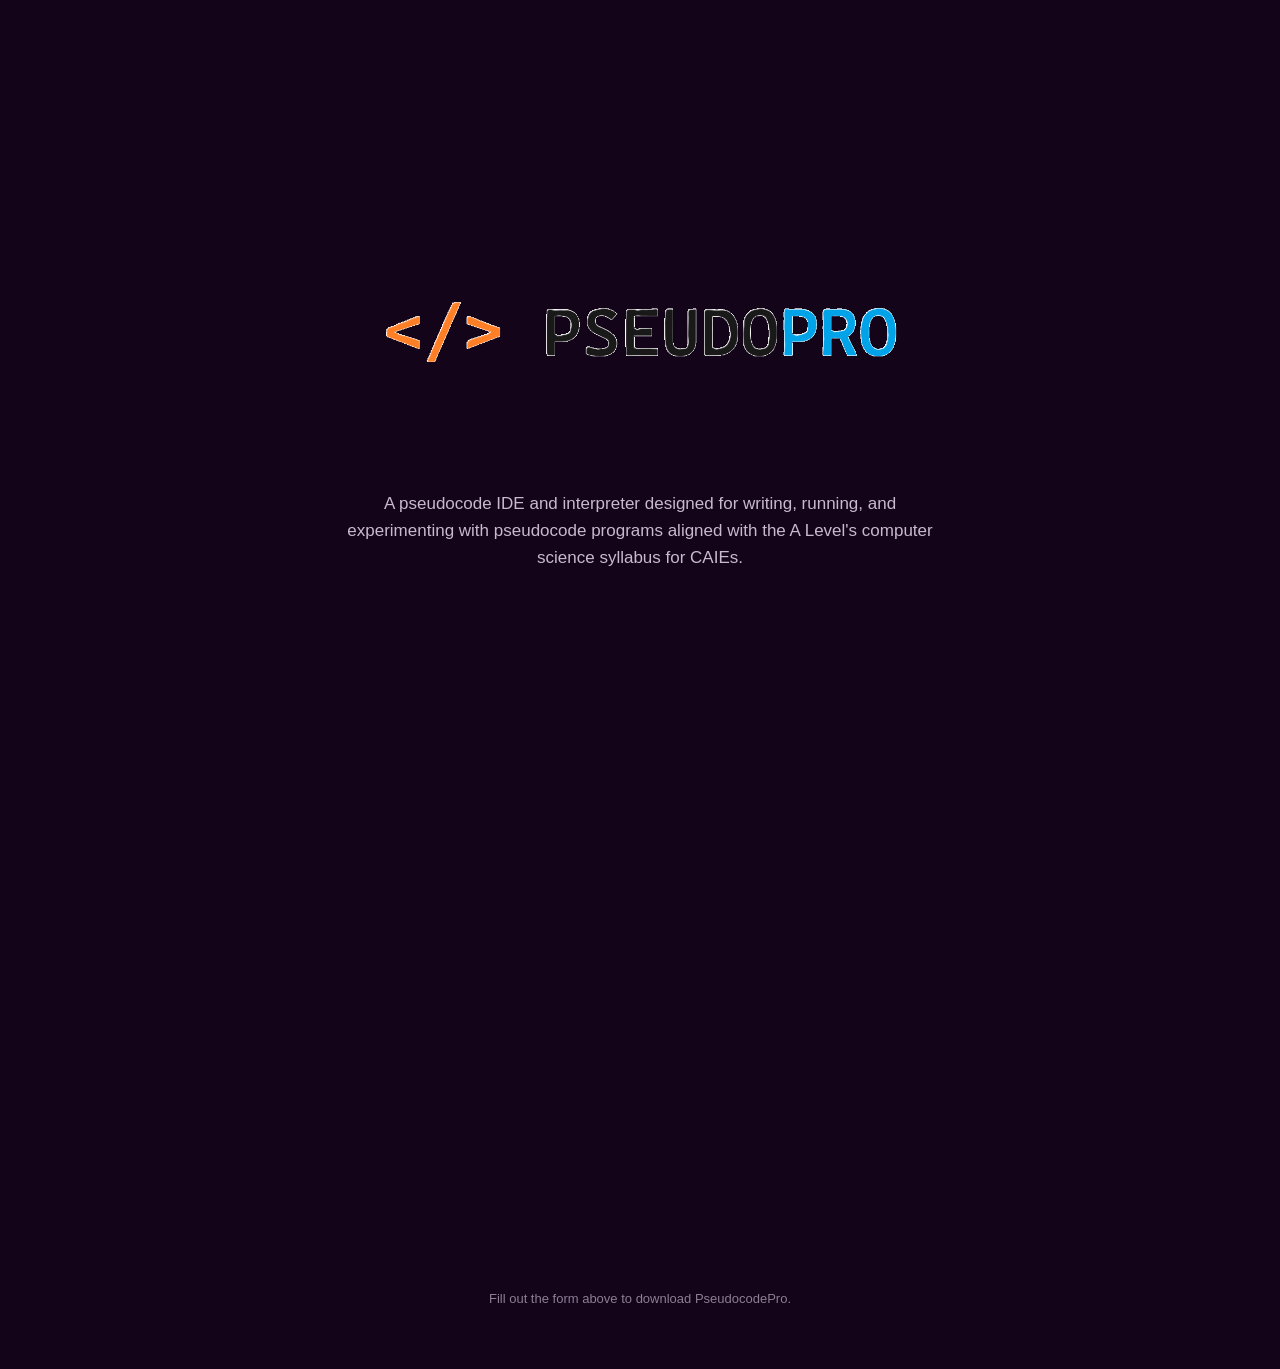
==== pseudopro/index.html @ 021b7878 "Added pseudocode pro project" ====
<!DOCTYPE html>
<html lang="en">
<head>
    <meta charset="UTF-8">
    <meta name="viewport" content="width=device-width, initial-scale=1.0">
    <title>PseudocodePro</title>
    <link rel="stylesheet" href="style.css">
</head>

<body>
    <main class="container">
        <img src="logo.png" class="logo" alt="logo">
        <p class="description">
            A pseudocode IDE and interpreter designed for
            writing, running, and experimenting with pseudocode programs
            aligned with the A Level's computer science syllabus for CAIEs.
        </p>
        <div class="form-container">
            <iframe
                src="https://docs.google.com/forms/d/e/1FAIpQLScZtwgpIXl6jhNWRbmCyVRy7nZwk737SK5mbxap7Mpk11V7Nw/viewform?embedded=true"
                frameborder="0"
                marginheight="0"
                marginwidth="0">
                Loading…
            </iframe>
        </div>
        <p class="info">
            Fill out the form above to download PseudocodePro.
        </p>
    </main>
</body>
</html>
---- pseudopro/style.css ----
* {
    box-sizing: border-box;
}

body {
    margin: 0;
    min-height: 100vh;
    background: #13041a;
    color: #ffffff;
    font-family: Verdana, sans-serif;
    display: flex;
    justify-content: center;
    align-items: center;
}

.container {
    width: 90%;
    max-width: 800px;
    padding: 50px 30px;
    text-align: center;
}

.logo {
    display: block;
    width: 60vh;
    height: 60vh;
    object-fit: contain;
    margin: 0 auto -100px;
}

.description {
    max-width: 600px;
    margin: 0 auto 35px;
    color: #c9b9ce;
    font-size: 17px;
    line-height: 1.6;
}

.info {
    margin-top: 30px;
    color: #8f7d94;
    font-size: 13px;
}

.form-container {
    width: 100%;
    max-width: 640px;
    margin: 20px auto 0;
}

.form-container iframe {
    width: 100%;
    height: 650px;
    border: none;
}
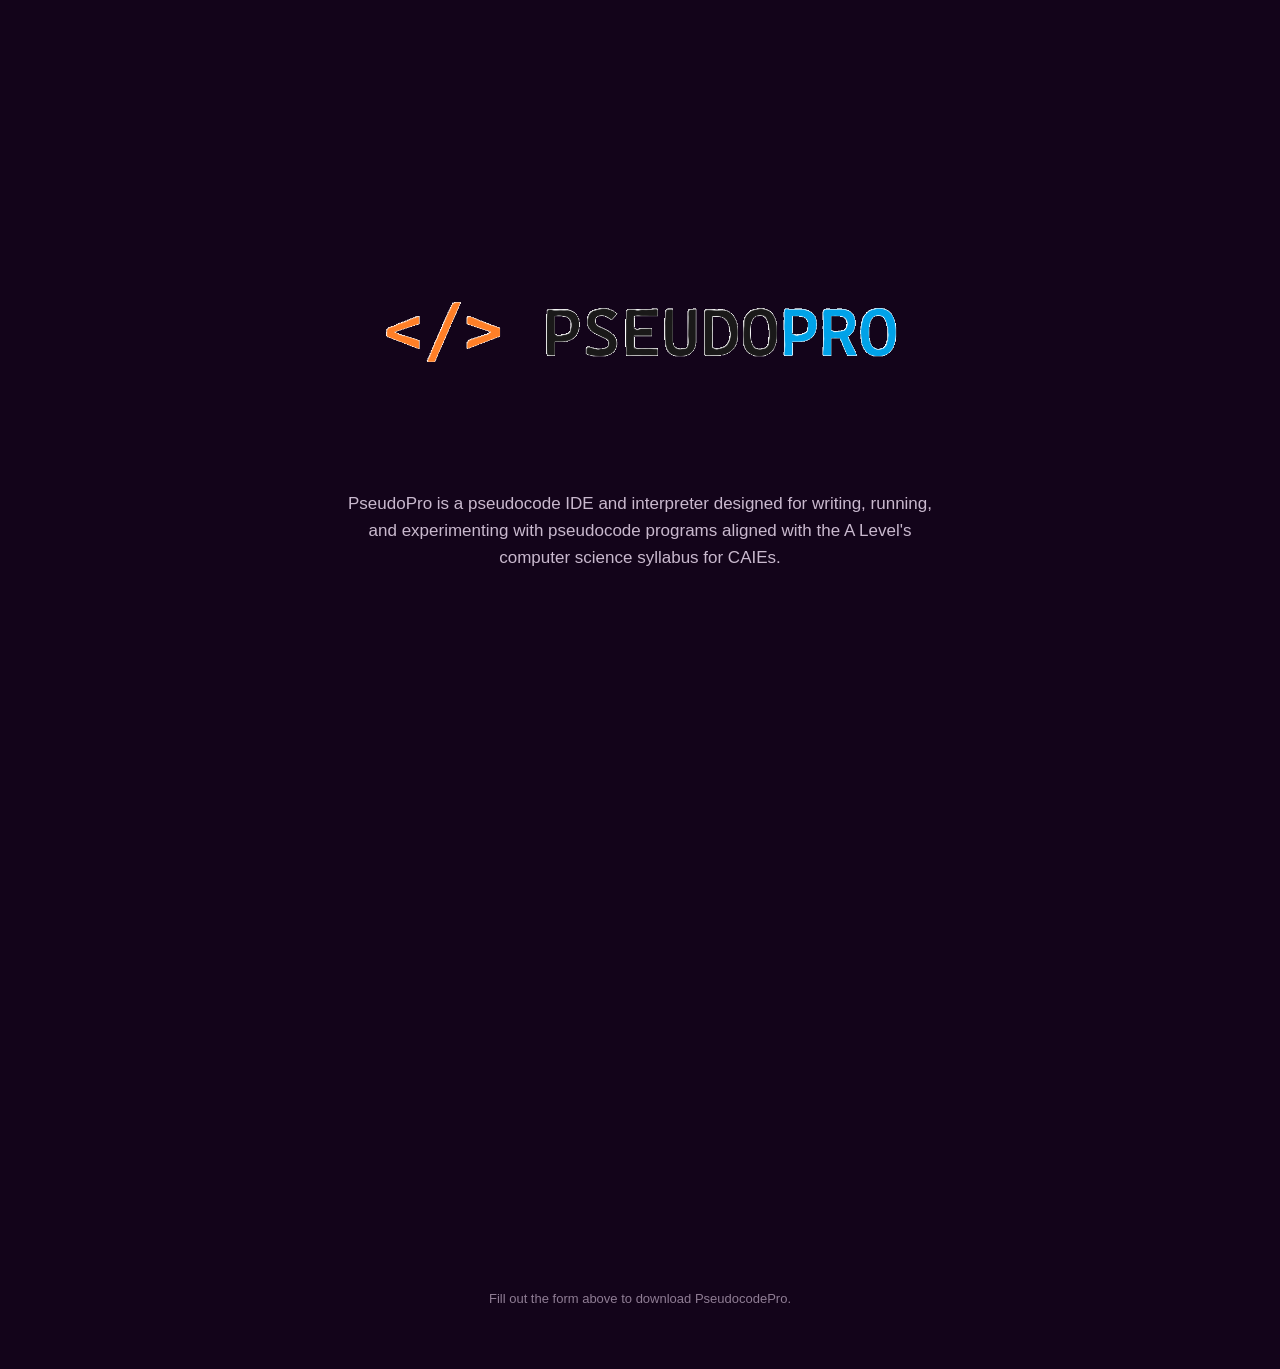
==== commit 2f87bced: "Add files via upload" ====
--- a/pseudopro/index.html
+++ b/pseudopro/index.html
@@ -11,7 +11,7 @@
     <main class="container">
         <img src="logo.png" class="logo" alt="logo">
         <p class="description">
-            A pseudocode IDE and interpreter designed for
+            PseudoPro is a pseudocode IDE and interpreter designed for
             writing, running, and experimenting with pseudocode programs
             aligned with the A Level's computer science syllabus for CAIEs.
         </p>
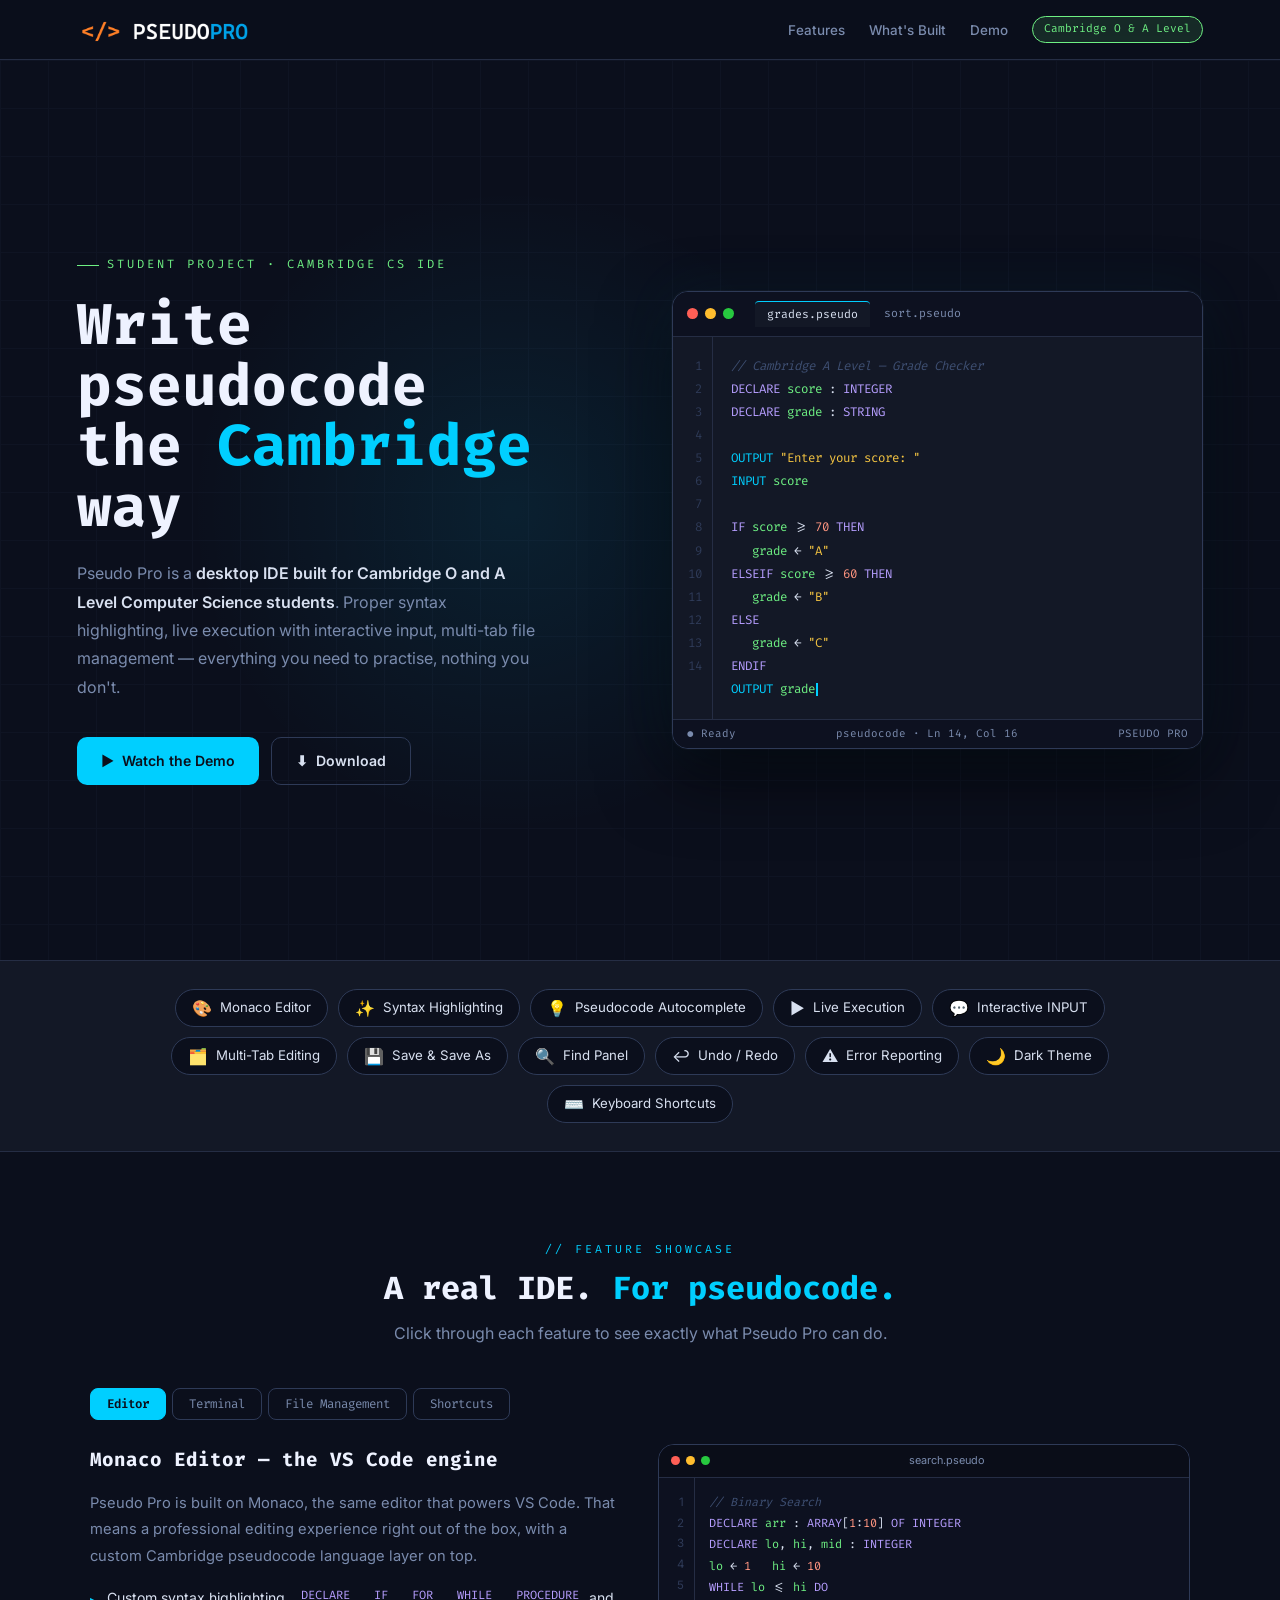
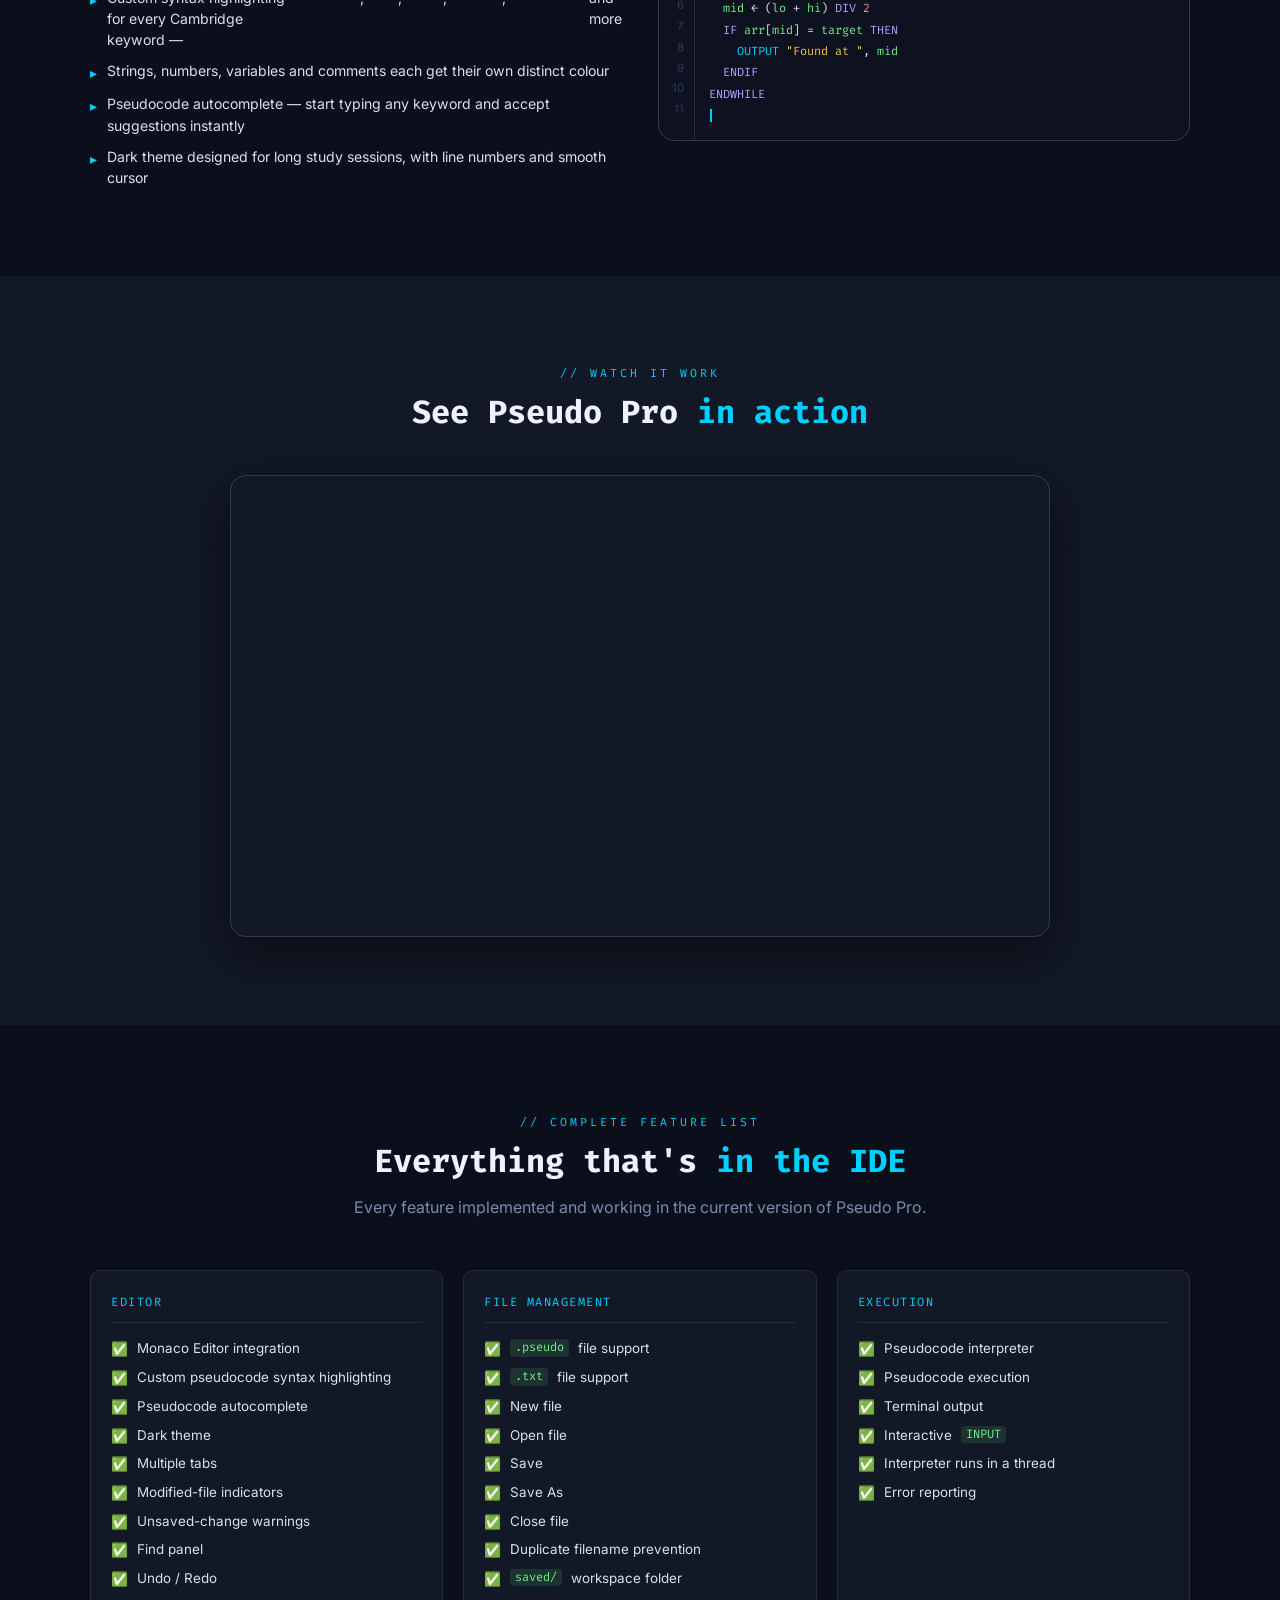
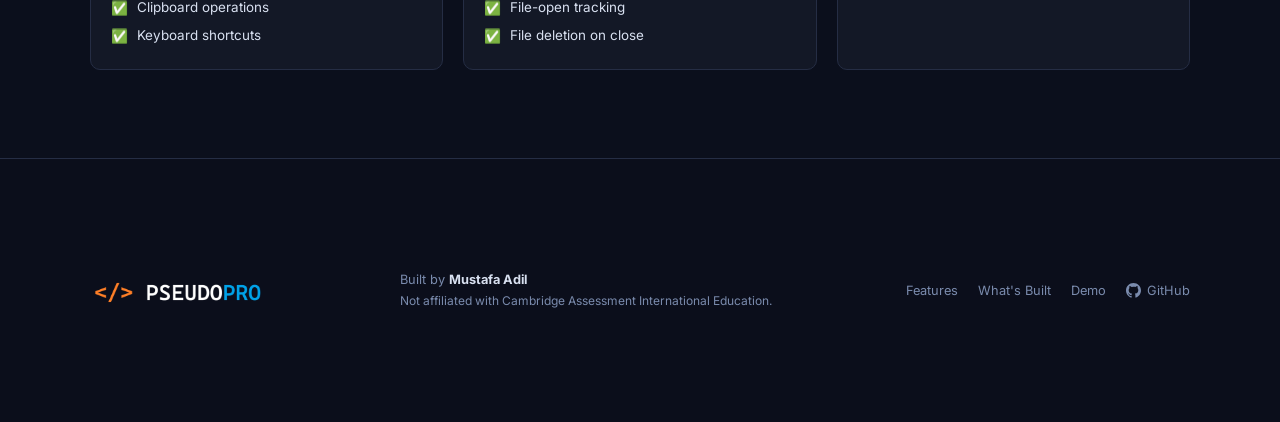
==== commit 3013a0c5: "Redesigned PseudoPro Site" ====
--- a/pseudopro/index.html
+++ b/pseudopro/index.html
@@ -1,32 +1,385 @@
-<!DOCTYPE html>
-<html lang="en">
-<head>
-    <meta charset="UTF-8">
-    <meta name="viewport" content="width=device-width, initial-scale=1.0">
-    <title>PseudocodePro</title>
-    <link rel="stylesheet" href="style.css">
-</head>
-
-<body>
-    <main class="container">
-        <img src="logo.png" class="logo" alt="logo">
-        <p class="description">
-            PseudoPro is a pseudocode IDE and interpreter designed for
-            writing, running, and experimenting with pseudocode programs
-            aligned with the A Level's computer science syllabus for CAIEs.
-        </p>
-        <div class="form-container">
-            <iframe
-                src="https://docs.google.com/forms/d/e/1FAIpQLScZtwgpIXl6jhNWRbmCyVRy7nZwk737SK5mbxap7Mpk11V7Nw/viewform?embedded=true"
-                frameborder="0"
-                marginheight="0"
-                marginwidth="0">
-                Loading…
-            </iframe>
-        </div>
-        <p class="info">
-            Fill out the form above to download PseudocodePro.
-        </p>
-    </main>
-</body>
-</html>+<!DOCTYPE html>
+<html lang="en">
+<head>
+  <meta charset="UTF-8"/>
+  <meta name="viewport" content="width=device-width, initial-scale=1.0"/>
+  <title>PSEUDO PRO — Cambridge Pseudocode IDE</title>
+  <link href="https://fonts.googleapis.com/css2?family=Fira+Code:wght@400;500;600;700&family=Inter:wght@400;500;600;700&display=swap" rel="stylesheet"/>
+  <link rel="stylesheet" href="style.css">
+</head>
+<body>
+
+<!-- ════════════════════════════════════
+     NAV
+     ════════════════════════════════════ -->
+<nav>
+  <div class="nav-logo">
+    <img src="logo.png" alt="Pseudo Pro"/>
+  </div>
+  <ul class="nav-links">
+    <li><a href="#features">Features</a></li>
+    <li><a href="#whatsbuilt">What's Built</a></li>
+    <li><a href="#video">Demo</a></li>
+  </ul>
+  <div class="nav-pill">Cambridge O &amp; A Level</div>
+</nav>
+
+<!-- ════════════════════════════════════
+     HERO
+     ════════════════════════════════════ -->
+<section class="hero">
+  <div class="hero-bg-grid"></div>
+  <div class="hero-bg-glow"></div>
+  <div class="hero-inner">
+    <div>
+      <div class="hero-kicker">Student Project · Cambridge CS IDE</div>
+      <h1>Write pseudocode<br/>the <span class="c">Cambridge</span><br/>way</h1>
+      <p class="hero-desc">
+        Pseudo Pro is a <strong>desktop IDE built for Cambridge O and A Level Computer Science students</strong>. Proper syntax highlighting, live execution with interactive input, multi-tab file management — everything you need to practise, nothing you don't.
+      </p>
+      <div class="hero-actions">
+        <a href="#video" class="btn btn-cyan">▶&nbsp; Watch the Demo</a>
+        <a href="https://docs.google.com/forms/d/e/1FAIpQLScZtwgpIXl6jhNWRbmCyVRy7nZwk737SK5mbxap7Mpk11V7Nw/viewform?usp=sharing&ouid=100309924998082887412" class="btn btn-outline">⬇&nbsp; Download</a>
+      </div>
+    </div>
+
+    <!-- Hero IDE mockup -->
+    <div class="hero-ide">
+      <div class="ide-bar">
+        <span class="d d-r"></span><span class="d d-y"></span><span class="d d-g"></span>
+        <div class="ide-tabs">
+          <div class="ide-tab active">grades.pseudo</div>
+          <div class="ide-tab">sort.pseudo</div>
+        </div>
+      </div>
+      <div class="ide-body">
+        <div class="ide-gutter">1<br/>2<br/>3<br/>4<br/>5<br/>6<br/>7<br/>8<br/>9<br/>10<br/>11<br/>12<br/>13<br/>14</div>
+        <div class="ide-code">
+          <span class="cm">// Cambridge A Level — Grade Checker</span><br/>
+          <span class="k">DECLARE</span> <span class="v">score</span> : <span class="k">INTEGER</span><br/>
+          <span class="k">DECLARE</span> <span class="v">grade</span> : <span class="k">STRING</span><br/>
+          <br/>
+          <span class="f">OUTPUT</span> <span class="s">"Enter your score: "</span><br/>
+          <span class="f">INPUT</span> <span class="v">score</span><br/>
+          <br/>
+          <span class="k">IF</span> <span class="v">score</span> &gt;= <span class="n">70</span> <span class="k">THEN</span><br/>
+          &nbsp;&nbsp;&nbsp;<span class="v">grade</span> ← <span class="s">"A"</span><br/>
+          <span class="k">ELSEIF</span> <span class="v">score</span> &gt;= <span class="n">60</span> <span class="k">THEN</span><br/>
+          &nbsp;&nbsp;&nbsp;<span class="v">grade</span> ← <span class="s">"B"</span><br/>
+          <span class="k">ELSE</span><br/>
+          &nbsp;&nbsp;&nbsp;<span class="v">grade</span> ← <span class="s">"C"</span><br/>
+          <span class="k">ENDIF</span><br/>
+          <span class="f">OUTPUT</span> <span class="v">grade</span><span class="cur"></span>
+        </div>
+      </div>
+      <div class="ide-status">
+        <span class="ok">● Ready</span>
+        <span>pseudocode · Ln 14, Col 16</span>
+        <span>PSEUDO PRO</span>
+      </div>
+    </div>
+  </div>
+</section>
+
+<!-- ════════════════════════════════════
+     FEATURE PILLS
+     ════════════════════════════════════ -->
+<div class="pill-bar">
+  <div class="pill-row">
+    <div class="pill"><span class="icon">🎨</span> Monaco Editor</div>
+    <div class="pill"><span class="icon">✨</span> Syntax Highlighting</div>
+    <div class="pill"><span class="icon">💡</span> Pseudocode Autocomplete</div>
+    <div class="pill"><span class="icon">▶️</span> Live Execution</div>
+    <div class="pill"><span class="icon">💬</span> Interactive INPUT</div>
+    <div class="pill"><span class="icon">🗂️</span> Multi-Tab Editing</div>
+    <div class="pill"><span class="icon">💾</span> Save &amp; Save As</div>
+    <div class="pill"><span class="icon">🔍</span> Find Panel</div>
+    <div class="pill"><span class="icon">↩️</span> Undo / Redo</div>
+    <div class="pill"><span class="icon">⚠️</span> Error Reporting</div>
+    <div class="pill"><span class="icon">🌙</span> Dark Theme</div>
+    <div class="pill"><span class="icon">⌨️</span> Keyboard Shortcuts</div>
+  </div>
+</div>
+
+<!-- ════════════════════════════════════
+     FEATURE SHOWCASE (tabs)
+     ════════════════════════════════════ -->
+<section class="showcase" id="features">
+  <div class="showcase-inner">
+    <div class="center">
+      <div class="sec-label">// Feature Showcase</div>
+      <h2 class="sec-title">A real IDE. <span class="hl">For pseudocode.</span></h2>
+      <p class="sec-desc">Click through each feature to see exactly what Pseudo Pro can do.</p>
+    </div>
+
+    <div class="showcase-tabs">
+      <button class="stab active" onclick="showPanel('editor', this)">Editor</button>
+      <button class="stab"        onclick="showPanel('terminal', this)">Terminal</button>
+      <button class="stab"        onclick="showPanel('files', this)">File Management</button>
+      <button class="stab"        onclick="showPanel('shortcuts', this)">Shortcuts</button>
+    </div>
+
+    <div class="showcase-panels">
+
+      <!-- ── EDITOR ── -->
+      <div class="spanel active" id="panel-editor">
+        <div class="spanel-text">
+          <h3>Monaco Editor — the VS Code engine</h3>
+          <p>Pseudo Pro is built on Monaco, the same editor that powers VS Code. That means a professional editing experience right out of the box, with a custom Cambridge pseudocode language layer on top.</p>
+          <ul class="spanel-list">
+            <li>Custom syntax highlighting for every Cambridge keyword — <span style="color:#B69EFF;font-family:'Fira Code',monospace;font-size:0.85em">DECLARE</span>, <span style="color:#B69EFF;font-family:'Fira Code',monospace;font-size:0.85em">IF</span>, <span style="color:#B69EFF;font-family:'Fira Code',monospace;font-size:0.85em">FOR</span>, <span style="color:#B69EFF;font-family:'Fira Code',monospace;font-size:0.85em">WHILE</span>, <span style="color:#B69EFF;font-family:'Fira Code',monospace;font-size:0.85em">PROCEDURE</span> and more</li>
+            <li>Strings, numbers, variables and comments each get their own distinct colour</li>
+            <li>Pseudocode autocomplete — start typing any keyword and accept suggestions instantly</li>
+            <li>Dark theme designed for long study sessions, with line numbers and smooth cursor</li>
+          </ul>
+        </div>
+        <div class="spanel-visual">
+          <div class="mini-bar">
+            <div class="md md-r"></div><div class="md md-y"></div><div class="md md-g"></div>
+            <div class="mini-label">search.pseudo</div>
+          </div>
+          <div class="mini-body">
+            <div class="mini-gutter">1<br/>2<br/>3<br/>4<br/>5<br/>6<br/>7<br/>8<br/>9<br/>10<br/>11</div>
+            <div class="mini-code">
+              <span class="cm">// Binary Search</span><br/>
+              <span class="k">DECLARE</span> <span class="v">arr</span> : <span class="k">ARRAY</span>[<span class="n">1</span>:<span class="n">10</span>] <span class="k">OF INTEGER</span><br/>
+              <span class="k">DECLARE</span> <span class="v">lo</span>, <span class="v">hi</span>, <span class="v">mid</span> : <span class="k">INTEGER</span><br/>
+              <span class="v">lo</span> ← <span class="n">1</span> &nbsp; <span class="v">hi</span> ← <span class="n">10</span><br/>
+              <span class="k">WHILE</span> <span class="v">lo</span> &lt;= <span class="v">hi</span> <span class="k">DO</span><br/>
+              &nbsp;&nbsp;<span class="v">mid</span> ← (<span class="v">lo</span> + <span class="v">hi</span>) <span class="k">DIV</span> <span class="n">2</span><br/>
+              &nbsp;&nbsp;<span class="k">IF</span> <span class="v">arr</span>[<span class="v">mid</span>] = <span class="v">target</span> <span class="k">THEN</span><br/>
+              &nbsp;&nbsp;&nbsp;&nbsp;<span class="f">OUTPUT</span> <span class="s">"Found at "</span>, <span class="v">mid</span><br/>
+              &nbsp;&nbsp;<span class="k">ENDIF</span><br/>
+              <span class="k">ENDWHILE</span><br/>
+              <span class="cur"></span>
+            </div>
+          </div>
+        </div>
+      </div>
+
+      <!-- ── TERMINAL ── -->
+      <div class="spanel" id="panel-terminal">
+        <div class="spanel-text">
+          <h3>Live terminal with interactive INPUT</h3>
+          <p>When you run your pseudocode, output streams to the terminal in real time. If your program uses INPUT, execution pauses and waits — you type your answer and the program continues exactly as it would in a real run.</p>
+          <ul class="spanel-list">
+            <li>Real-time output as your program executes line by line</li>
+            <li>Fully interactive INPUT — program pauses, you type, it continues</li>
+            <li>Clear error messages that tell you exactly what went wrong and on which line</li>
+            <li>Exit code shown on completion so you know the program finished cleanly</li>
+          </ul>
+        </div>
+        <div class="spanel-visual">
+          <div class="mini-bar">
+            <div class="md md-r"></div><div class="md md-y"></div><div class="md md-g"></div>
+            <div class="mini-label">Terminal</div>
+          </div>
+          <div class="mini-term">
+            <div class="t-dim">PSEUDO PRO › Running grades.pseudo...</div>
+            <br/>
+            <div class="t-out">Enter your name:</div>
+            <div class="t-in">&gt; Ali</div>
+            <br/>
+            <div class="t-out">Enter your score:</div>
+            <div class="t-in">&gt; 74</div>
+            <br/>
+            <div class="t-out">Hello, Ali!</div>
+            <div class="t-out">Your grade is: <span style="color:var(--lime)">A</span></div>
+            <div class="t-out">Well done — you passed.</div>
+            <br/>
+            <div class="t-dim">Process finished with exit code 0</div>
+          </div>
+        </div>
+      </div>
+
+      <!-- ── FILE MANAGEMENT ── -->
+      <div class="spanel" id="panel-files">
+        <div class="spanel-text">
+          <h3>Multi-tab file management</h3>
+          <p>Work on multiple pseudocode files at once. Tabs show which files have unsaved changes, and closing a file warns you before anything is lost. A dedicated workspace folder keeps your saved files organised.</p>
+          <ul class="spanel-list">
+            <li>Multiple open tabs — switch between files without losing your place</li>
+            <li>Modified-file indicator (●) on any tab with unsaved changes</li>
+            <li>Unsaved-change warning when you close or quit</li>
+            <li>New, Open, Save, Save As, and Close — all available</li>
+            <li>Supports <code style="font-family:'Fira Code',monospace;font-size:0.85em;color:var(--lime)">.pseudo</code> and <code style="font-family:'Fira Code',monospace;font-size:0.85em;color:var(--lime)">.txt</code> files, with duplicate filename prevention</li>
+            <li>Dedicated <code style="font-family:'Fira Code',monospace;font-size:0.85em;color:var(--lime)">saved/</code> workspace folder keeps everything in one place</li>
+          </ul>
+        </div>
+        <div class="spanel-visual">
+          <div class="mini-bar">
+            <div class="md md-r"></div><div class="md md-y"></div><div class="md md-g"></div>
+            <div class="mini-label">File Manager</div>
+          </div>
+          <div style="padding:14px;">
+            <div class="mf-tabs">
+              <div class="mf-tab mf-active">grades.pseudo</div>
+              <div class="mf-tab mf-dirty">sort.pseudo</div>
+              <div class="mf-tab">search.pseudo</div>
+            </div>
+            <div class="mf-body">
+              <span class="cm">// grades.pseudo — saved</span><br/>
+              <span class="k">DECLARE</span> <span class="v">score</span> : <span class="k">INTEGER</span><br/>
+              <span class="f">INPUT</span> <span class="v">score</span><br/>
+              <span class="k">IF</span> <span class="v">score</span> &gt;= <span class="n">70</span> <span class="k">THEN</span><br/>
+              &nbsp;&nbsp;<span class="f">OUTPUT</span> <span class="s">"Pass"</span><br/>
+              <span class="k">ENDIF</span>
+            </div>
+            <div style="margin-top:10px;font-family:'Fira Code',monospace;font-size:0.68rem;color:var(--yellow);">
+              ● sort.pseudo has unsaved changes
+            </div>
+          </div>
+        </div>
+      </div>
+
+      <!-- ── SHORTCUTS ── -->
+      <div class="spanel" id="panel-shortcuts">
+        <div class="spanel-text">
+          <h3>Keyboard shortcuts &amp; editing tools</h3>
+          <p>Pseudo Pro works the way you expect a desktop app to work. Every common action has a keyboard shortcut, and the editor handles all the standard editing operations you rely on.</p>
+          <ul class="spanel-list">
+            <li>Run your program without touching the mouse</li>
+            <li>Save, open, and create files with standard shortcuts</li>
+            <li>Find text anywhere in your file instantly</li>
+            <li>Full undo/redo history — never lose a change</li>
+            <li>Cut, copy, and paste work exactly as expected</li>
+          </ul>
+        </div>
+        <div class="spanel-visual">
+          <div class="mini-bar">
+            <div class="md md-r"></div><div class="md md-y"></div><div class="md md-g"></div>
+            <div class="mini-label">Keyboard Shortcuts</div>
+          </div>
+          <div>
+            <div class="shortcut-row"><span>Run program</span><span class="kbd">F5</span></div>
+            <div class="shortcut-row"><span>Save</span><span class="kbd">Ctrl + S</span></div>
+            <div class="shortcut-row"><span>New file</span><span class="kbd">Ctrl + N</span></div>
+            <div class="shortcut-row"><span>Open file</span><span class="kbd">Ctrl + O</span></div>
+            <div class="shortcut-row"><span>Find</span><span class="kbd">Ctrl + F</span></div>
+            <div class="shortcut-row"><span>Undo</span><span class="kbd">Ctrl + Z</span></div>
+            <div class="shortcut-row"><span>Copy / Paste / Cut</span><span class="kbd">Ctrl + C / V / X</span></div>
+          </div>
+        </div>
+      </div>
+
+    </div><!-- end showcase-panels -->
+  </div>
+</section>
+
+<!-- ════════════════════════════════════
+     VIDEO DEMO
+     ════════════════════════════════════ -->
+<section class="video-section" id="video">
+  <div class="center">
+    <div class="sec-label">// Watch It Work</div>
+    <h2 class="sec-title">See Pseudo Pro <span class="hl">in action</span></h2>
+  </div>
+  <div class="video-wrap">
+    <iframe
+      src="https://www.youtube-nocookie.com/embed/ifRtI3DbvIo"
+      title="Pseudo Pro Showcase"
+      allow="accelerometer; autoplay; clipboard-write; encrypted-media; gyroscope; picture-in-picture"
+      allowfullscreen>
+    </iframe>
+  </div>
+</section>
+
+<!-- ════════════════════════════════════
+     WHAT'S BUILT — CHECKLIST
+     ════════════════════════════════════ -->
+<section class="checklist-section" id="whatsbuilt">
+  <div class="center">
+    <div class="sec-label">// Complete Feature List</div>
+    <h2 class="sec-title">Everything that's <span class="hl">in the IDE</span></h2>
+    <p class="sec-desc">Every feature implemented and working in the current version of Pseudo Pro.</p>
+  </div>
+  <div class="check-grid">
+
+    <div class="check-col">
+      <div class="check-col-head">Editor</div>
+      <ul class="cklist">
+        <li><span class="ck">✅</span>Monaco Editor integration</li>
+        <li><span class="ck">✅</span>Custom pseudocode syntax highlighting</li>
+        <li><span class="ck">✅</span>Pseudocode autocomplete</li>
+        <li><span class="ck">✅</span>Dark theme</li>
+        <li><span class="ck">✅</span>Multiple tabs</li>
+        <li><span class="ck">✅</span>Modified-file indicators</li>
+        <li><span class="ck">✅</span>Unsaved-change warnings</li>
+        <li><span class="ck">✅</span>Find panel</li>
+        <li><span class="ck">✅</span>Undo / Redo</li>
+        <li><span class="ck">✅</span>Clipboard operations</li>
+        <li><span class="ck">✅</span>Keyboard shortcuts</li>
+      </ul>
+    </div>
+
+    <div class="check-col">
+      <div class="check-col-head">File Management</div>
+      <ul class="cklist">
+        <li><span class="ck">✅</span><code>.pseudo</code> file support</li>
+        <li><span class="ck">✅</span><code>.txt</code> file support</li>
+        <li><span class="ck">✅</span>New file</li>
+        <li><span class="ck">✅</span>Open file</li>
+        <li><span class="ck">✅</span>Save</li>
+        <li><span class="ck">✅</span>Save As</li>
+        <li><span class="ck">✅</span>Close file</li>
+        <li><span class="ck">✅</span>Duplicate filename prevention</li>
+        <li><span class="ck">✅</span><code>saved/</code> workspace folder</li>
+        <li><span class="ck">✅</span>File-open tracking</li>
+        <li><span class="ck">✅</span>File deletion on close</li>
+      </ul>
+    </div>
+
+    <div class="check-col">
+      <div class="check-col-head">Execution</div>
+      <ul class="cklist">
+        <li><span class="ck">✅</span>Pseudocode interpreter</li>
+        <li><span class="ck">✅</span>Pseudocode execution</li>
+        <li><span class="ck">✅</span>Terminal output</li>
+        <li><span class="ck">✅</span>Interactive <code>INPUT</code></li>
+        <li><span class="ck">✅</span>Interpreter runs in a thread</li>
+        <li><span class="ck">✅</span>Error reporting</li>
+      </ul>
+    </div>
+
+  </div>
+</section>
+
+<!-- ════════════════════════════════════
+     FOOTER
+     ════════════════════════════════════ -->
+<footer>
+  <div class="footer-inner">
+    <div class="footer-logo">
+      <img src="logo.png" alt="Pseudo Pro"/>
+    </div>
+
+    <div class="f-text">
+      Built by <strong>Mustafa Adil</strong><br/>
+      <span style="font-size:0.75rem;">Not affiliated with Cambridge Assessment International Education.</span>
+    </div>
+
+    <div class="f-links">
+      <a href="#features">Features</a>
+      <a href="#whatsbuilt">What's Built</a>
+      <a href="#video">Demo</a>
+      <a href="https://github.com/LiterallyEverything/pseudopro" target="_blank" rel="noopener">
+        <svg class="gh-icon" viewBox="0 0 24 24" xmlns="http://www.w3.org/2000/svg">
+          <path d="M12 0C5.374 0 0 5.373 0 12c0 5.302 3.438 9.8 8.207 11.387.599.111.793-.261.793-.577v-2.234c-3.338.726-4.033-1.416-4.033-1.416-.546-1.387-1.333-1.756-1.333-1.756-1.089-.745.083-.729.083-.729 1.205.084 1.839 1.237 1.839 1.237 1.07 1.834 2.807 1.304 3.492.997.107-.775.418-1.305.762-1.604-2.665-.305-5.467-1.334-5.467-5.931 0-1.311.469-2.381 1.236-3.221-.124-.303-.535-1.524.117-3.176 0 0 1.008-.322 3.301 1.23A11.509 11.509 0 0112 5.803c1.02.005 2.047.138 3.006.404 2.291-1.552 3.297-1.23 3.297-1.23.653 1.653.242 2.874.118 3.176.77.84 1.235 1.911 1.235 3.221 0 4.609-2.807 5.624-5.479 5.921.43.372.823 1.102.823 2.222v3.293c0 .319.192.694.801.576C20.566 21.797 24 17.3 24 12c0-6.627-5.373-12-12-12z"/>
+        </svg>
+        GitHub
+      </a>
+    </div>
+
+  </div>
+</footer>
+
+<script>
+  function showPanel(id, btn) {
+    document.querySelectorAll('.spanel').forEach(p => p.classList.remove('active'));
+    document.querySelectorAll('.stab').forEach(t => t.classList.remove('active'));
+    document.getElementById('panel-' + id).classList.add('active');
+    btn.classList.add('active');
+  }
+</script>
+</body>
+</html>
--- a/pseudopro/style.css
+++ b/pseudopro/style.css
@@ -1,55 +1,176 @@
-* {
-    box-sizing: border-box;
+*, *::before, *::after { box-sizing: border-box; margin: 0; padding: 0; }
+
+:root {
+    --bg:        #0B0F1C;
+    --surface:   #131826;
+    --raised:    #1A2035;
+    --border:    #252D44;
+    --border2:   #2E3A57;
+    --cyan:      #00CFFF;
+    --cyan-glow: rgba(0,207,255,0.15);
+    --lime:      #6EF083;
+    --lime-glow: rgba(110,240,131,0.12);
+    --text:      #D8E0F0;
+    --muted:     #7A8BAD;
+    --white:     #EEF2FF;
+    --yellow:    #F5C542;
+    --red:       #FF6B72;
+    --r:         10px;
+    --r-lg:      16px;
 }
 
-body {
-    margin: 0;
-    min-height: 100vh;
-    background: #13041a;
-    color: #ffffff;
-    font-family: Verdana, sans-serif;
-    display: flex;
-    justify-content: center;
-    align-items: center;
+html { scroll-behavior: smooth; }
+body { background: var(--bg); color: var(--text); font-family: 'Inter', sans-serif; line-height: 1.65; overflow-x: hidden; }
+::-webkit-scrollbar { width: 5px; }
+::-webkit-scrollbar-track { background: var(--bg); }
+::-webkit-scrollbar-thumb { background: var(--border2); border-radius: 3px; }
+
+/* ── NAV ── */
+nav {
+    position: sticky; top: 0; z-index: 200;
+    background: rgba(11,15,28,0.92);
+    backdrop-filter: blur(16px);
+    border-bottom: 1px solid var(--border);
+    display: flex; align-items: center;
+    padding: 0 6%; height: 60px; gap: 24px;
 }
+.nav-logo img { height: 175px; width: auto; display: block; }
+.nav-links { display: flex; gap: 24px; list-style: none; margin-left: auto; }
+.nav-links a { color: var(--muted); text-decoration: none; font-size: 0.84rem; font-weight: 500; transition: color 0.18s; }
+.nav-links a:hover { color: var(--cyan); }
+.nav-pill { font-family: 'Fira Code', monospace; font-size: 0.7rem; color: var(--lime); border: 1px solid var(--lime); background: var(--lime-glow); padding: 3px 11px; border-radius: 20px; flex-shrink: 0; white-space: nowrap; }
 
-.container {
-    width: 90%;
-    max-width: 800px;
-    padding: 50px 30px;
-    text-align: center;
+/* ── HERO ── */
+.hero { min-height: 100vh; display: flex; align-items: center; padding: 90px 6% 70px; position: relative; overflow: hidden; }
+.hero-bg-grid { position: absolute; inset: 0; background-image: linear-gradient(var(--border) 1px, transparent 1px), linear-gradient(90deg, var(--border) 1px, transparent 1px); background-size: 48px 48px; opacity: 0.18; pointer-events: none; }
+.hero-bg-glow { position: absolute; width: 700px; height: 700px; background: radial-gradient(circle, rgba(0,207,255,0.09) 0%, transparent 65%); top: 50%; left: 40%; transform: translate(-50%,-50%); pointer-events: none; }
+.hero-inner { display: grid; grid-template-columns: 1fr 1fr; gap: 64px; align-items: center; max-width: 1200px; width: 100%; margin: 0 auto; position: relative; z-index: 1; }
+.hero-kicker { font-family: 'Fira Code', monospace; font-size: 0.75rem; color: var(--lime); letter-spacing: 3px; text-transform: uppercase; margin-bottom: 20px; display: flex; align-items: center; gap: 8px; }
+.hero-kicker::before { content: ''; display: inline-block; width: 22px; height: 1px; background: var(--lime); }
+h1 { font-family: 'Fira Code', monospace; font-size: clamp(2.6rem, 4.5vw, 4rem); font-weight: 700; line-height: 1.05; color: var(--white); margin-bottom: 22px; }
+h1 .c { color: var(--cyan); }
+.hero-desc { font-size: 1rem; color: var(--muted); line-height: 1.78; max-width: 460px; margin-bottom: 36px; }
+.hero-desc strong { color: var(--text); font-weight: 600; }
+.hero-actions { display: flex; gap: 12px; flex-wrap: wrap; }
+
+.btn { display: inline-flex; align-items: center; gap: 7px; padding: 11px 24px; border-radius: var(--r); font-weight: 600; font-size: 0.88rem; text-decoration: none; border: none; cursor: pointer; transition: all 0.18s; }
+.btn-cyan { background: var(--cyan); color: #0B0F1C; }
+.btn-cyan:hover { filter: brightness(1.12); transform: translateY(-2px); box-shadow: 0 8px 22px rgba(0,207,255,0.28); }
+.btn-outline { background: transparent; color: var(--text); border: 1px solid var(--border2); }
+.btn-outline:hover { border-color: var(--cyan); color: var(--cyan); transform: translateY(-2px); }
+
+/* ── HERO IDE MOCKUP ── */
+.hero-ide { border-radius: var(--r-lg); overflow: hidden; border: 1px solid var(--border2); box-shadow: 0 28px 70px rgba(0,0,0,0.55), 0 0 0 1px rgba(255,255,255,0.03), 0 0 60px rgba(0,207,255,0.06); }
+.ide-bar { background: #0D1120; display: flex; align-items: center; padding: 9px 14px; gap: 7px; border-bottom: 1px solid var(--border); }
+.d { width: 11px; height: 11px; border-radius: 50%; }
+.d-r { background: #FF5F56; } .d-y { background: #FFBD2E; } .d-g { background: #27C93F; }
+.ide-tabs { display: flex; gap: 2px; margin-left: 14px; font-family: 'Fira Code', monospace; font-size: 0.72rem; }
+.ide-tab { padding: 3px 12px; border-radius: 4px 4px 0 0; color: var(--muted); }
+.ide-tab.active { background: var(--surface); color: var(--text); border-top: 1px solid var(--cyan); }
+.ide-body { display: flex; background: var(--surface); }
+.ide-gutter { padding: 18px 10px 18px 14px; font-family: 'Fira Code', monospace; font-size: 0.78rem; color: var(--border2); text-align: right; line-height: 1.85; user-select: none; min-width: 40px; border-right: 1px solid var(--border); }
+.ide-code { padding: 18px 18px; font-family: 'Fira Code', monospace; font-size: 0.78rem; line-height: 1.85; flex: 1; overflow: hidden; }
+.k  { color: #B69EFF; }
+.f  { color: var(--cyan); }
+.s  { color: var(--yellow); }
+.n  { color: #FF9580; }
+.v  { color: var(--lime); }
+.cm { color: #3E4F72; font-style: italic; }
+.cur { display: inline-block; width: 2px; height: 13px; background: var(--cyan); vertical-align: middle; margin-left: 1px; animation: blink 1.1s step-end infinite; }
+@keyframes blink { 50% { opacity: 0; } }
+.ide-status { background: #0D1120; border-top: 1px solid var(--border); display: flex; justify-content: space-between; align-items: center; padding: 5px 14px; font-family: 'Fira Code', monospace; font-size: 0.68rem; }
+.ok { color: var(--lime); }
+.ide-status span { color: var(--muted); }
+
+/* ── PILL BAR ── */
+.pill-bar { background: var(--surface); border-top: 1px solid var(--border); border-bottom: 1px solid var(--border); padding: 28px 6%; }
+.pill-row { display: flex; flex-wrap: wrap; gap: 10px; max-width: 1100px; margin: 0 auto; justify-content: center; }
+.pill { display: flex; align-items: center; gap: 8px; background: var(--bg); border: 1px solid var(--border2); border-radius: 100px; padding: 7px 16px; font-size: 0.83rem; color: var(--text); transition: border-color 0.18s, color 0.18s; }
+.pill:hover { border-color: var(--cyan); color: var(--white); }
+.pill .icon { font-size: 1rem; line-height: 1; }
+
+/* ── SECTION SHARED ── */
+section { padding: 88px 6%; }
+.sec-label { font-family: 'Fira Code', monospace; font-size: 0.72rem; letter-spacing: 3px; text-transform: uppercase; color: var(--cyan); margin-bottom: 10px; }
+.sec-title { font-family: 'Fira Code', monospace; font-size: clamp(1.5rem, 2.6vw, 2rem); font-weight: 700; color: var(--white); margin-bottom: 12px; line-height: 1.2; }
+.sec-title .hl { color: var(--cyan); }
+.sec-desc { color: var(--muted); max-width: 580px; line-height: 1.8; }
+.center { text-align: center; }
+.center .sec-desc { margin: 0 auto; }
+
+/* ── FEATURE SHOWCASE ── */
+.showcase { background: var(--bg); }
+.showcase-inner { max-width: 1100px; margin: 0 auto; }
+.showcase-tabs { display: flex; gap: 6px; flex-wrap: wrap; margin: 40px 0 0; }
+.stab { font-family: 'Fira Code', monospace; font-size: 0.78rem; padding: 7px 16px; border-radius: 8px; border: 1px solid var(--border2); background: transparent; color: var(--muted); cursor: pointer; transition: all 0.18s; }
+.stab:hover { border-color: var(--cyan); color: var(--text); }
+.stab.active { background: var(--cyan); color: #0B0F1C; border-color: var(--cyan); font-weight: 600; }
+.showcase-panels { margin-top: 24px; }
+.spanel { display: none; grid-template-columns: 1fr 1fr; gap: 36px; align-items: start; }
+.spanel.active { display: grid; }
+.spanel-text h3 { font-family: 'Fira Code', monospace; font-size: 1.2rem; color: var(--white); margin-bottom: 14px; }
+.spanel-text p { color: var(--muted); line-height: 1.8; font-size: 0.92rem; margin-bottom: 18px; }
+.spanel-list { list-style: none; display: flex; flex-direction: column; gap: 10px; }
+.spanel-list li { display: flex; align-items: flex-start; gap: 10px; font-size: 0.88rem; color: var(--text); line-height: 1.5; }
+.spanel-list li::before { content: '▸'; color: var(--cyan); flex-shrink: 0; margin-top: 2px; }
+.spanel-visual { border-radius: var(--r-lg); border: 1px solid var(--border2); overflow: hidden; background: #0D1120; }
+.mini-bar { background: #0A0D18; padding: 7px 12px; display: flex; gap: 6px; align-items: center; border-bottom: 1px solid var(--border); }
+.md { width: 9px; height: 9px; border-radius: 50%; }
+.md-r { background: #FF5F56; } .md-y { background: #FFBD2E; } .md-g { background: #27C93F; }
+.mini-label { font-size: 0.68rem; color: var(--muted); margin-left: auto; margin-right: auto; }
+.mini-body { display: flex; }
+.mini-gutter { padding: 14px 10px; color: var(--border2); border-right: 1px solid var(--border); text-align: right; min-width: 36px; font-size: 0.72rem; line-height: 1.8; }
+.mini-code { padding: 14px 14px; flex: 1; font-family: 'Fira Code', monospace; font-size: 0.74rem; line-height: 1.8; }
+.mini-term { background: #080B14; padding: 14px 16px; font-family: 'Fira Code', monospace; font-size: 0.76rem; line-height: 1.9; }
+.t-out { color: var(--text); } .t-in { color: var(--cyan); } .t-err { color: var(--red); } .t-dim { color: var(--muted); }
+.mf-tabs { display: flex; gap: 4px; margin-bottom: 10px; flex-wrap: wrap; }
+.mf-tab { font-family: 'Fira Code', monospace; font-size: 0.7rem; padding: 4px 11px; border-radius: 6px 6px 0 0; border: 1px solid var(--border); border-bottom: none; color: var(--muted); }
+.mf-tab.mf-active { background: var(--surface); color: var(--text); border-top: 1px solid var(--cyan); }
+.mf-tab.mf-dirty::after { content: ' ●'; color: var(--yellow); font-size: 0.65rem; }
+.mf-body { background: var(--surface); border-radius: 0 6px 6px 6px; border: 1px solid var(--border); padding: 10px 12px; font-family: 'Fira Code', monospace; font-size: 0.72rem; line-height: 1.8; }
+.shortcut-row { display: flex; justify-content: space-between; align-items: center; padding: 9px 16px; border-bottom: 1px solid var(--border); color: var(--text); font-family: 'Fira Code', monospace; font-size: 0.76rem; }
+.shortcut-row:last-child { border-bottom: none; }
+.kbd { color: var(--cyan); background: var(--cyan-glow); border: 1px solid rgba(0,207,255,0.22); padding: 2px 10px; border-radius: 5px; }
+
+/* ── VIDEO ── */
+.video-section { background: var(--surface); padding: 88px 6%; }
+.video-wrap { max-width: 820px; margin: 44px auto 0; border-radius: var(--r-lg); overflow: hidden; border: 1px solid var(--border2); box-shadow: 0 16px 48px rgba(0,0,0,0.5); }
+.video-wrap iframe { width: 100%; aspect-ratio: 16/9; border: none; display: block; }
+.video-note { max-width: 820px; margin: 16px auto 0; font-family: 'Fira Code', monospace; font-size: 0.74rem; color: var(--muted); }
+
+/* ── CHECKLIST ── */
+.checklist-section { background: var(--bg); }
+.check-grid { display: grid; grid-template-columns: repeat(3, 1fr); gap: 20px; max-width: 1100px; margin: 48px auto 0; }
+.check-col { background: var(--surface); border: 1px solid var(--border); border-radius: var(--r); padding: 22px 20px; }
+.check-col-head { font-family: 'Fira Code', monospace; font-size: 0.75rem; color: var(--cyan); letter-spacing: 1.5px; text-transform: uppercase; margin-bottom: 16px; padding-bottom: 10px; border-bottom: 1px solid var(--border); }
+.cklist { list-style: none; display: flex; flex-direction: column; gap: 8px; }
+.cklist li { display: flex; align-items: flex-start; gap: 9px; font-size: 0.84rem; color: var(--text); line-height: 1.45; }
+.cklist li .ck { flex-shrink: 0; font-size: 0.85rem; margin-top: 1px; }
+.cklist code { font-family: 'Fira Code', monospace; font-size: 0.75rem; color: var(--lime); background: var(--lime-glow); padding: 0 5px; border-radius: 4px; }
+
+/* ── FOOTER ── */
+footer { background: rgba(11,15,28,0.92); border-top: 1px solid var(--border); padding: 44px 6%; }
+.footer-inner { max-width: 1100px; margin: 0 auto; display: flex; align-items: center; justify-content: space-between; flex-wrap: wrap; gap: 24px; }
+.footer-logo img { height: 175px; width: auto; display: block; }
+.f-text { font-size: 0.8rem; color: var(--muted); line-height: 1.6; }
+.f-text strong { color: var(--text); }
+.f-links { display: flex; gap: 20px; flex-wrap: wrap; align-items: center; }
+.f-links a { font-size: 0.8rem; color: var(--muted); text-decoration: none; transition: color 0.18s; display: flex; align-items: center; gap: 6px; }
+.f-links a:hover { color: var(--cyan); }
+.gh-icon { width: 15px; height: 15px; fill: currentColor; flex-shrink: 0; }
+
+/* ── RESPONSIVE ── */
+@media (max-width: 960px) {
+    .hero-inner { grid-template-columns: 1fr; }
+    .hero-ide { display: none; }
+    .spanel.active { grid-template-columns: 1fr; }
+    .check-grid { grid-template-columns: repeat(2, 1fr); }
 }
-
-.logo {
-    display: block;
-    width: 60vh;
-    height: 60vh;
-    object-fit: contain;
-    margin: 0 auto -100px;
+@media (max-width: 600px) {
+    nav { padding: 0 4%; }
+    section, .video-section { padding: 64px 4%; }
+    .pill-bar { padding: 28px 4%; }
+    .nav-links { display: none; }
+    .check-grid { grid-template-columns: 1fr; }
 }
-
-.description {
-    max-width: 600px;
-    margin: 0 auto 35px;
-    color: #c9b9ce;
-    font-size: 17px;
-    line-height: 1.6;
-}
-
-.info {
-    margin-top: 30px;
-    color: #8f7d94;
-    font-size: 13px;
-}
-
-.form-container {
-    width: 100%;
-    max-width: 640px;
-    margin: 20px auto 0;
-}
-
-.form-container iframe {
-    width: 100%;
-    height: 650px;
-    border: none;
-}+@media (prefers-reduced-motion: reduce) { .cur { animation: none; opacity: 1; } }
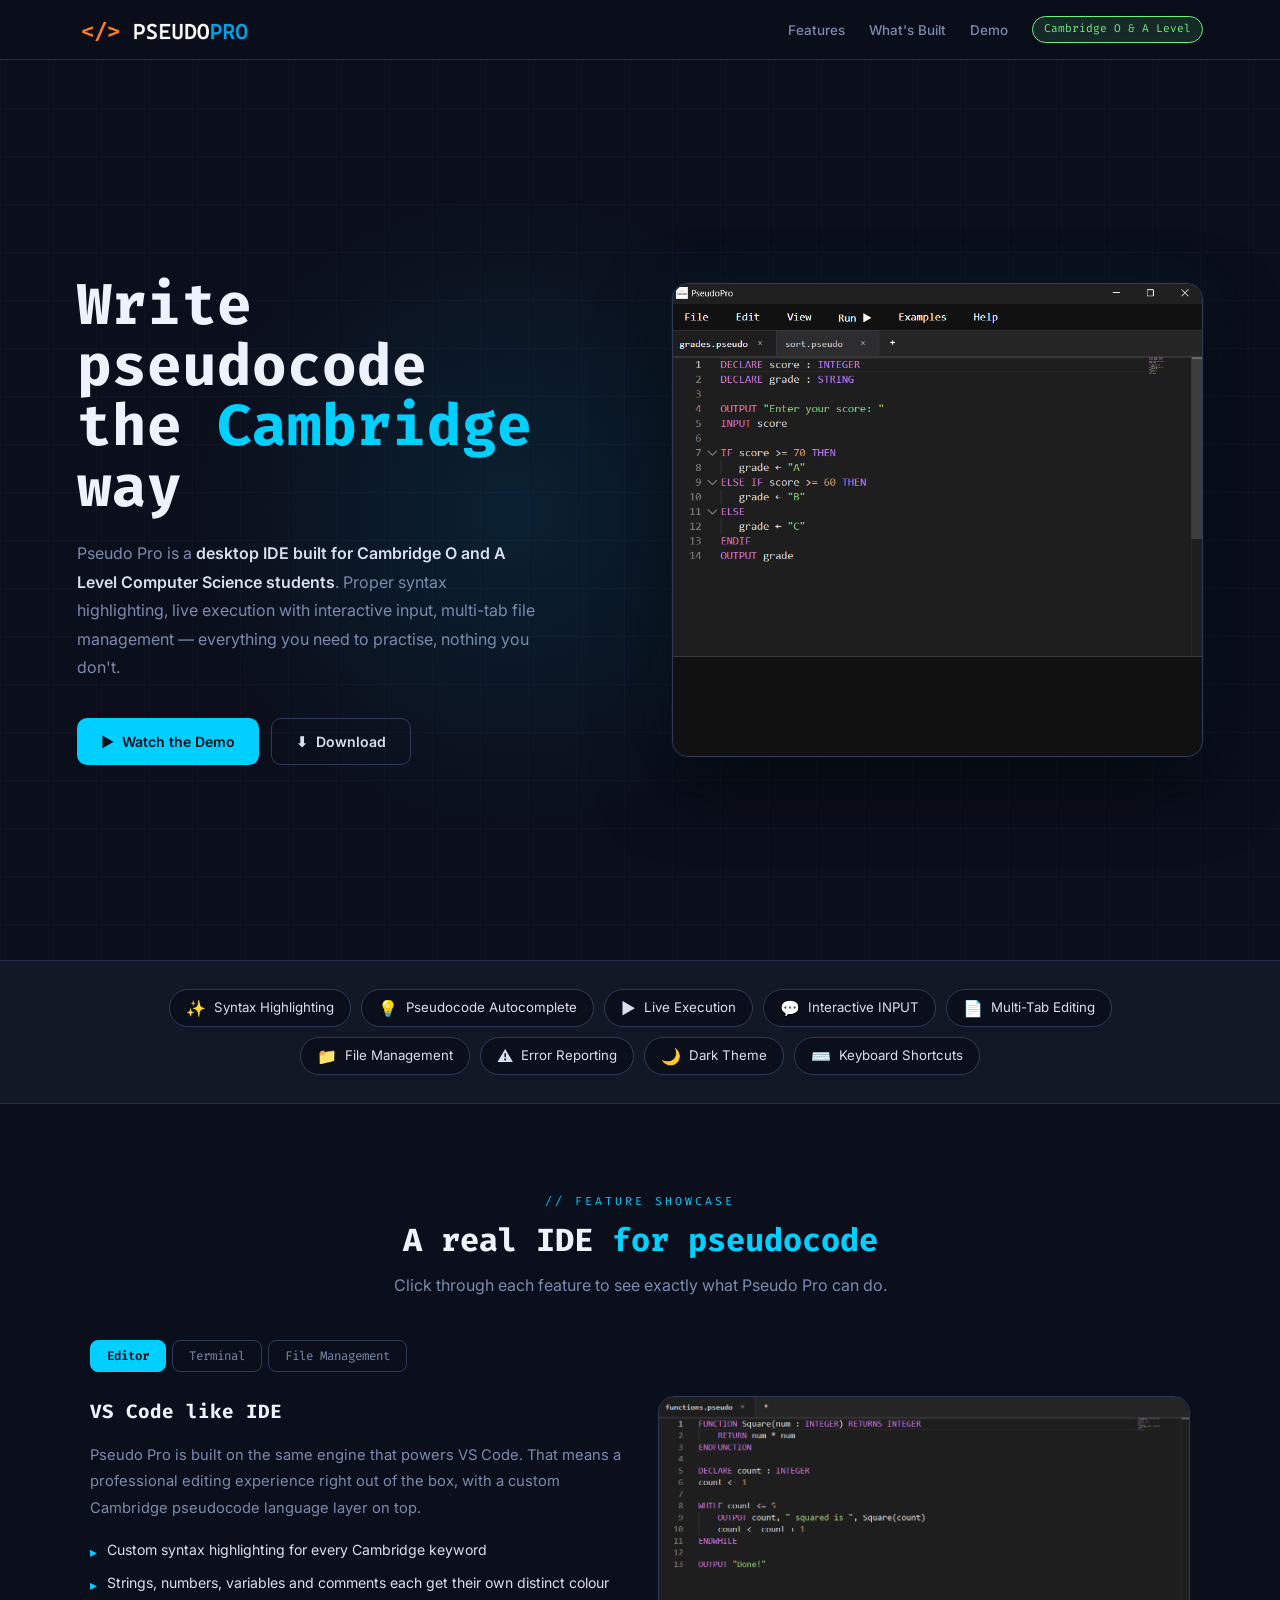
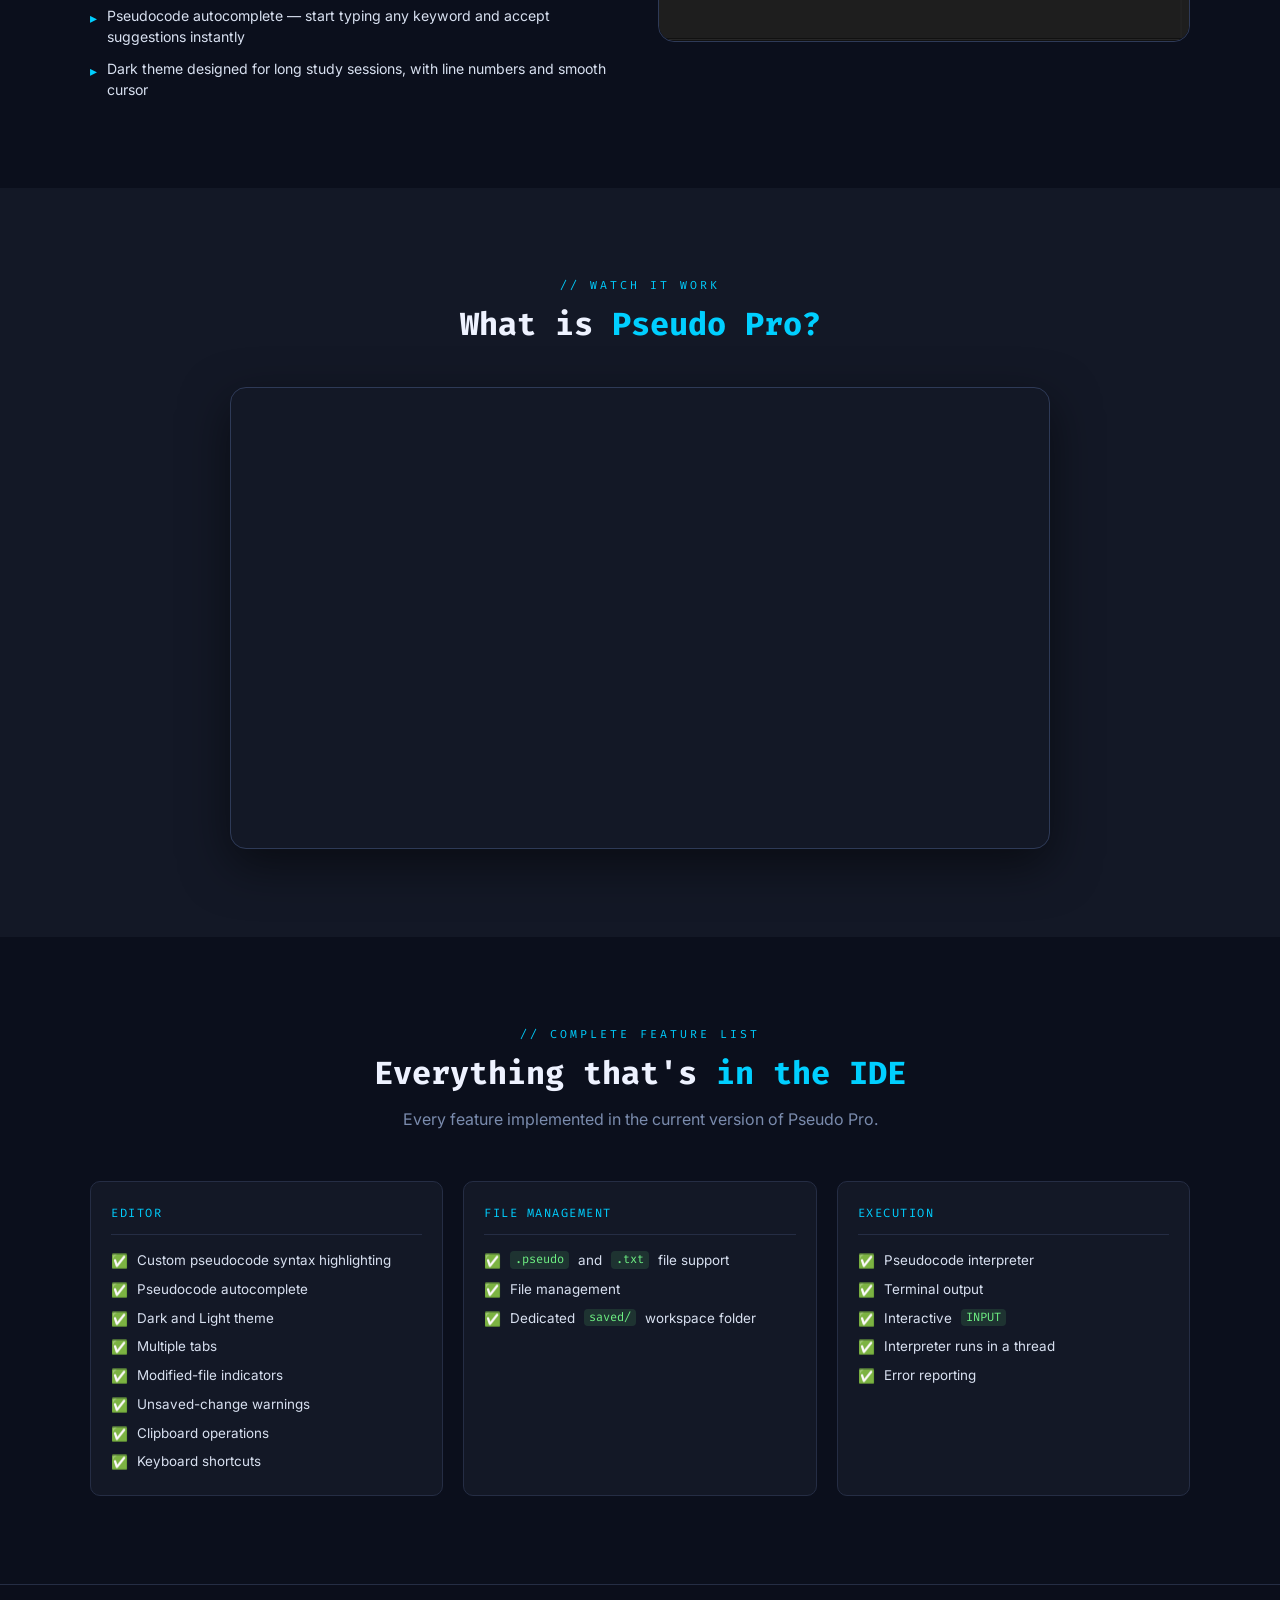
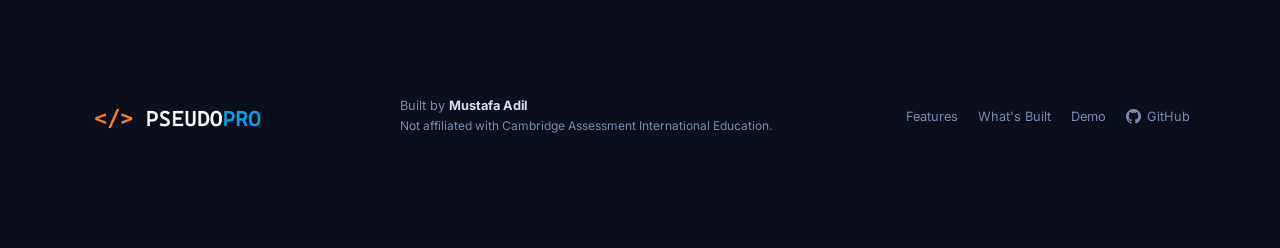
==== commit 9a15554a: "Redesign PseudoPro Site" ====
--- a/pseudopro/index.html
+++ b/pseudopro/index.html
@@ -32,7 +32,6 @@
   <div class="hero-bg-glow"></div>
   <div class="hero-inner">
     <div>
-      <div class="hero-kicker">Student Project · Cambridge CS IDE</div>
       <h1>Write pseudocode<br/>the <span class="c">Cambridge</span><br/>way</h1>
       <p class="hero-desc">
         Pseudo Pro is a <strong>desktop IDE built for Cambridge O and A Level Computer Science students</strong>. Proper syntax highlighting, live execution with interactive input, multi-tab file management — everything you need to practise, nothing you don't.
@@ -43,40 +42,9 @@
       </div>
     </div>
 
-    <!-- Hero IDE mockup -->
+    <!-- Hero screenshot -->
     <div class="hero-ide">
-      <div class="ide-bar">
-        <span class="d d-r"></span><span class="d d-y"></span><span class="d d-g"></span>
-        <div class="ide-tabs">
-          <div class="ide-tab active">grades.pseudo</div>
-          <div class="ide-tab">sort.pseudo</div>
-        </div>
-      </div>
-      <div class="ide-body">
-        <div class="ide-gutter">1<br/>2<br/>3<br/>4<br/>5<br/>6<br/>7<br/>8<br/>9<br/>10<br/>11<br/>12<br/>13<br/>14</div>
-        <div class="ide-code">
-          <span class="cm">// Cambridge A Level — Grade Checker</span><br/>
-          <span class="k">DECLARE</span> <span class="v">score</span> : <span class="k">INTEGER</span><br/>
-          <span class="k">DECLARE</span> <span class="v">grade</span> : <span class="k">STRING</span><br/>
-          <br/>
-          <span class="f">OUTPUT</span> <span class="s">"Enter your score: "</span><br/>
-          <span class="f">INPUT</span> <span class="v">score</span><br/>
-          <br/>
-          <span class="k">IF</span> <span class="v">score</span> &gt;= <span class="n">70</span> <span class="k">THEN</span><br/>
-          &nbsp;&nbsp;&nbsp;<span class="v">grade</span> ← <span class="s">"A"</span><br/>
-          <span class="k">ELSEIF</span> <span class="v">score</span> &gt;= <span class="n">60</span> <span class="k">THEN</span><br/>
-          &nbsp;&nbsp;&nbsp;<span class="v">grade</span> ← <span class="s">"B"</span><br/>
-          <span class="k">ELSE</span><br/>
-          &nbsp;&nbsp;&nbsp;<span class="v">grade</span> ← <span class="s">"C"</span><br/>
-          <span class="k">ENDIF</span><br/>
-          <span class="f">OUTPUT</span> <span class="v">grade</span><span class="cur"></span>
-        </div>
-      </div>
-      <div class="ide-status">
-        <span class="ok">● Ready</span>
-        <span>pseudocode · Ln 14, Col 16</span>
-        <span>PSEUDO PRO</span>
-      </div>
+      <img src="ss1.png" alt="Pseudo Pro IDE screenshot" style="width:100%;display:block;border-radius:var(--r-lg);"/>
     </div>
   </div>
 </section>
@@ -86,15 +54,12 @@
      ════════════════════════════════════ -->
 <div class="pill-bar">
   <div class="pill-row">
-    <div class="pill"><span class="icon">🎨</span> Monaco Editor</div>
     <div class="pill"><span class="icon">✨</span> Syntax Highlighting</div>
     <div class="pill"><span class="icon">💡</span> Pseudocode Autocomplete</div>
     <div class="pill"><span class="icon">▶️</span> Live Execution</div>
     <div class="pill"><span class="icon">💬</span> Interactive INPUT</div>
-    <div class="pill"><span class="icon">🗂️</span> Multi-Tab Editing</div>
-    <div class="pill"><span class="icon">💾</span> Save &amp; Save As</div>
-    <div class="pill"><span class="icon">🔍</span> Find Panel</div>
-    <div class="pill"><span class="icon">↩️</span> Undo / Redo</div>
+    <div class="pill"><span class="icon">📄</span> Multi-Tab Editing</div>
+    <div class="pill"><span class="icon">📁</span> File Management</div>
     <div class="pill"><span class="icon">⚠️</span> Error Reporting</div>
     <div class="pill"><span class="icon">🌙</span> Dark Theme</div>
     <div class="pill"><span class="icon">⌨️</span> Keyboard Shortcuts</div>
@@ -108,7 +73,7 @@
   <div class="showcase-inner">
     <div class="center">
       <div class="sec-label">// Feature Showcase</div>
-      <h2 class="sec-title">A real IDE. <span class="hl">For pseudocode.</span></h2>
+      <h2 class="sec-title">A real IDE <span class="hl">for pseudocode</span></h2>
       <p class="sec-desc">Click through each feature to see exactly what Pseudo Pro can do.</p>
     </div>
 
@@ -116,7 +81,6 @@
       <button class="stab active" onclick="showPanel('editor', this)">Editor</button>
       <button class="stab"        onclick="showPanel('terminal', this)">Terminal</button>
       <button class="stab"        onclick="showPanel('files', this)">File Management</button>
-      <button class="stab"        onclick="showPanel('shortcuts', this)">Shortcuts</button>
     </div>
 
     <div class="showcase-panels">
@@ -124,36 +88,17 @@
       <!-- ── EDITOR ── -->
       <div class="spanel active" id="panel-editor">
         <div class="spanel-text">
-          <h3>Monaco Editor — the VS Code engine</h3>
-          <p>Pseudo Pro is built on Monaco, the same editor that powers VS Code. That means a professional editing experience right out of the box, with a custom Cambridge pseudocode language layer on top.</p>
+          <h3>VS Code like IDE</h3>
+          <p>Pseudo Pro is built on the same engine that powers VS Code. That means a professional editing experience right out of the box, with a custom Cambridge pseudocode language layer on top.</p>
           <ul class="spanel-list">
-            <li>Custom syntax highlighting for every Cambridge keyword — <span style="color:#B69EFF;font-family:'Fira Code',monospace;font-size:0.85em">DECLARE</span>, <span style="color:#B69EFF;font-family:'Fira Code',monospace;font-size:0.85em">IF</span>, <span style="color:#B69EFF;font-family:'Fira Code',monospace;font-size:0.85em">FOR</span>, <span style="color:#B69EFF;font-family:'Fira Code',monospace;font-size:0.85em">WHILE</span>, <span style="color:#B69EFF;font-family:'Fira Code',monospace;font-size:0.85em">PROCEDURE</span> and more</li>
+            <li>Custom syntax highlighting for every Cambridge keyword</li>
             <li>Strings, numbers, variables and comments each get their own distinct colour</li>
             <li>Pseudocode autocomplete — start typing any keyword and accept suggestions instantly</li>
             <li>Dark theme designed for long study sessions, with line numbers and smooth cursor</li>
           </ul>
         </div>
         <div class="spanel-visual">
-          <div class="mini-bar">
-            <div class="md md-r"></div><div class="md md-y"></div><div class="md md-g"></div>
-            <div class="mini-label">search.pseudo</div>
-          </div>
-          <div class="mini-body">
-            <div class="mini-gutter">1<br/>2<br/>3<br/>4<br/>5<br/>6<br/>7<br/>8<br/>9<br/>10<br/>11</div>
-            <div class="mini-code">
-              <span class="cm">// Binary Search</span><br/>
-              <span class="k">DECLARE</span> <span class="v">arr</span> : <span class="k">ARRAY</span>[<span class="n">1</span>:<span class="n">10</span>] <span class="k">OF INTEGER</span><br/>
-              <span class="k">DECLARE</span> <span class="v">lo</span>, <span class="v">hi</span>, <span class="v">mid</span> : <span class="k">INTEGER</span><br/>
-              <span class="v">lo</span> ← <span class="n">1</span> &nbsp; <span class="v">hi</span> ← <span class="n">10</span><br/>
-              <span class="k">WHILE</span> <span class="v">lo</span> &lt;= <span class="v">hi</span> <span class="k">DO</span><br/>
-              &nbsp;&nbsp;<span class="v">mid</span> ← (<span class="v">lo</span> + <span class="v">hi</span>) <span class="k">DIV</span> <span class="n">2</span><br/>
-              &nbsp;&nbsp;<span class="k">IF</span> <span class="v">arr</span>[<span class="v">mid</span>] = <span class="v">target</span> <span class="k">THEN</span><br/>
-              &nbsp;&nbsp;&nbsp;&nbsp;<span class="f">OUTPUT</span> <span class="s">"Found at "</span>, <span class="v">mid</span><br/>
-              &nbsp;&nbsp;<span class="k">ENDIF</span><br/>
-              <span class="k">ENDWHILE</span><br/>
-              <span class="cur"></span>
-            </div>
-          </div>
+          <img src="ss2.png" alt="Pseudo Pro editor screenshot" style="width:100%;display:block;border-radius:var(--r-lg);"/>
         </div>
       </div>
 
@@ -170,25 +115,7 @@
           </ul>
         </div>
         <div class="spanel-visual">
-          <div class="mini-bar">
-            <div class="md md-r"></div><div class="md md-y"></div><div class="md md-g"></div>
-            <div class="mini-label">Terminal</div>
-          </div>
-          <div class="mini-term">
-            <div class="t-dim">PSEUDO PRO › Running grades.pseudo...</div>
-            <br/>
-            <div class="t-out">Enter your name:</div>
-            <div class="t-in">&gt; Ali</div>
-            <br/>
-            <div class="t-out">Enter your score:</div>
-            <div class="t-in">&gt; 74</div>
-            <br/>
-            <div class="t-out">Hello, Ali!</div>
-            <div class="t-out">Your grade is: <span style="color:var(--lime)">A</span></div>
-            <div class="t-out">Well done — you passed.</div>
-            <br/>
-            <div class="t-dim">Process finished with exit code 0</div>
-          </div>
+          <img src="ss3.png" alt="Pseudo Pro terminal screenshot" style="width:100%;display:block;border-radius:var(--r-lg);"/>
         </div>
       </div>
 
@@ -199,69 +126,17 @@
           <p>Work on multiple pseudocode files at once. Tabs show which files have unsaved changes, and closing a file warns you before anything is lost. A dedicated workspace folder keeps your saved files organised.</p>
           <ul class="spanel-list">
             <li>Multiple open tabs — switch between files without losing your place</li>
-            <li>Modified-file indicator (●) on any tab with unsaved changes</li>
+            <li>Modified-file indicator (*) on any tab with unsaved changes</li>
             <li>Unsaved-change warning when you close or quit</li>
             <li>New, Open, Save, Save As, and Close — all available</li>
-            <li>Supports <code style="font-family:'Fira Code',monospace;font-size:0.85em;color:var(--lime)">.pseudo</code> and <code style="font-family:'Fira Code',monospace;font-size:0.85em;color:var(--lime)">.txt</code> files, with duplicate filename prevention</li>
+            <li>Supports <code style="font-family:'Fira Code',monospace;font-size:0.85em;color:var(--lime)">.pseudo</code> and <code style="font-family:'Fira Code',monospace;font-size:0.85em;color:var(--lime)">.txt</code> files</li>
             <li>Dedicated <code style="font-family:'Fira Code',monospace;font-size:0.85em;color:var(--lime)">saved/</code> workspace folder keeps everything in one place</li>
           </ul>
         </div>
         <div class="spanel-visual">
-          <div class="mini-bar">
-            <div class="md md-r"></div><div class="md md-y"></div><div class="md md-g"></div>
-            <div class="mini-label">File Manager</div>
-          </div>
-          <div style="padding:14px;">
-            <div class="mf-tabs">
-              <div class="mf-tab mf-active">grades.pseudo</div>
-              <div class="mf-tab mf-dirty">sort.pseudo</div>
-              <div class="mf-tab">search.pseudo</div>
-            </div>
-            <div class="mf-body">
-              <span class="cm">// grades.pseudo — saved</span><br/>
-              <span class="k">DECLARE</span> <span class="v">score</span> : <span class="k">INTEGER</span><br/>
-              <span class="f">INPUT</span> <span class="v">score</span><br/>
-              <span class="k">IF</span> <span class="v">score</span> &gt;= <span class="n">70</span> <span class="k">THEN</span><br/>
-              &nbsp;&nbsp;<span class="f">OUTPUT</span> <span class="s">"Pass"</span><br/>
-              <span class="k">ENDIF</span>
-            </div>
-            <div style="margin-top:10px;font-family:'Fira Code',monospace;font-size:0.68rem;color:var(--yellow);">
-              ● sort.pseudo has unsaved changes
-            </div>
-          </div>
-        </div>
-      </div>
-
-      <!-- ── SHORTCUTS ── -->
-      <div class="spanel" id="panel-shortcuts">
-        <div class="spanel-text">
-          <h3>Keyboard shortcuts &amp; editing tools</h3>
-          <p>Pseudo Pro works the way you expect a desktop app to work. Every common action has a keyboard shortcut, and the editor handles all the standard editing operations you rely on.</p>
-          <ul class="spanel-list">
-            <li>Run your program without touching the mouse</li>
-            <li>Save, open, and create files with standard shortcuts</li>
-            <li>Find text anywhere in your file instantly</li>
-            <li>Full undo/redo history — never lose a change</li>
-            <li>Cut, copy, and paste work exactly as expected</li>
-          </ul>
-        </div>
-        <div class="spanel-visual">
-          <div class="mini-bar">
-            <div class="md md-r"></div><div class="md md-y"></div><div class="md md-g"></div>
-            <div class="mini-label">Keyboard Shortcuts</div>
-          </div>
-          <div>
-            <div class="shortcut-row"><span>Run program</span><span class="kbd">F5</span></div>
-            <div class="shortcut-row"><span>Save</span><span class="kbd">Ctrl + S</span></div>
-            <div class="shortcut-row"><span>New file</span><span class="kbd">Ctrl + N</span></div>
-            <div class="shortcut-row"><span>Open file</span><span class="kbd">Ctrl + O</span></div>
-            <div class="shortcut-row"><span>Find</span><span class="kbd">Ctrl + F</span></div>
-            <div class="shortcut-row"><span>Undo</span><span class="kbd">Ctrl + Z</span></div>
-            <div class="shortcut-row"><span>Copy / Paste / Cut</span><span class="kbd">Ctrl + C / V / X</span></div>
-          </div>
-        </div>
-      </div>
-
+          <img src="ss4.png" alt="Pseudo Pro file management screenshot" style="width:100%;display:block;border-radius:var(--r-lg);"/>
+        </div>
+      </div>
     </div><!-- end showcase-panels -->
   </div>
 </section>
@@ -271,12 +146,12 @@
      ════════════════════════════════════ -->
 <section class="video-section" id="video">
   <div class="center">
-    <div class="sec-label">// Watch It Work</div>
-    <h2 class="sec-title">See Pseudo Pro <span class="hl">in action</span></h2>
+    <div class="sec-label">// Watch it Work</div>
+    <h2 class="sec-title">What is <span class="hl">Pseudo Pro?</span></h2>
   </div>
   <div class="video-wrap">
     <iframe
-      src="https://www.youtube-nocookie.com/embed/ifRtI3DbvIo"
+      src="https://www.youtube-nocookie.com/embed/2VZ0sAoZMiY"
       title="Pseudo Pro Showcase"
       allow="accelerometer; autoplay; clipboard-write; encrypted-media; gyroscope; picture-in-picture"
       allowfullscreen>
@@ -291,22 +166,19 @@
   <div class="center">
     <div class="sec-label">// Complete Feature List</div>
     <h2 class="sec-title">Everything that's <span class="hl">in the IDE</span></h2>
-    <p class="sec-desc">Every feature implemented and working in the current version of Pseudo Pro.</p>
+    <p class="sec-desc">Every feature implemented in the current version of Pseudo Pro.</p>
   </div>
   <div class="check-grid">
 
     <div class="check-col">
       <div class="check-col-head">Editor</div>
       <ul class="cklist">
-        <li><span class="ck">✅</span>Monaco Editor integration</li>
         <li><span class="ck">✅</span>Custom pseudocode syntax highlighting</li>
         <li><span class="ck">✅</span>Pseudocode autocomplete</li>
-        <li><span class="ck">✅</span>Dark theme</li>
+        <li><span class="ck">✅</span>Dark and Light theme</li>
         <li><span class="ck">✅</span>Multiple tabs</li>
         <li><span class="ck">✅</span>Modified-file indicators</li>
         <li><span class="ck">✅</span>Unsaved-change warnings</li>
-        <li><span class="ck">✅</span>Find panel</li>
-        <li><span class="ck">✅</span>Undo / Redo</li>
         <li><span class="ck">✅</span>Clipboard operations</li>
         <li><span class="ck">✅</span>Keyboard shortcuts</li>
       </ul>
@@ -315,17 +187,9 @@
     <div class="check-col">
       <div class="check-col-head">File Management</div>
       <ul class="cklist">
-        <li><span class="ck">✅</span><code>.pseudo</code> file support</li>
-        <li><span class="ck">✅</span><code>.txt</code> file support</li>
-        <li><span class="ck">✅</span>New file</li>
-        <li><span class="ck">✅</span>Open file</li>
-        <li><span class="ck">✅</span>Save</li>
-        <li><span class="ck">✅</span>Save As</li>
-        <li><span class="ck">✅</span>Close file</li>
-        <li><span class="ck">✅</span>Duplicate filename prevention</li>
-        <li><span class="ck">✅</span><code>saved/</code> workspace folder</li>
-        <li><span class="ck">✅</span>File-open tracking</li>
-        <li><span class="ck">✅</span>File deletion on close</li>
+        <li><span class="ck">✅</span><code>.pseudo</code> and <code>.txt</code> file support</li>
+        <li><span class="ck">✅</span>File management</li>
+        <li><span class="ck">✅</span>Dedicated <code>saved/</code> workspace folder</li>
       </ul>
     </div>
 
@@ -333,7 +197,6 @@
       <div class="check-col-head">Execution</div>
       <ul class="cklist">
         <li><span class="ck">✅</span>Pseudocode interpreter</li>
-        <li><span class="ck">✅</span>Pseudocode execution</li>
         <li><span class="ck">✅</span>Terminal output</li>
         <li><span class="ck">✅</span>Interactive <code>INPUT</code></li>
         <li><span class="ck">✅</span>Interpreter runs in a thread</li>
